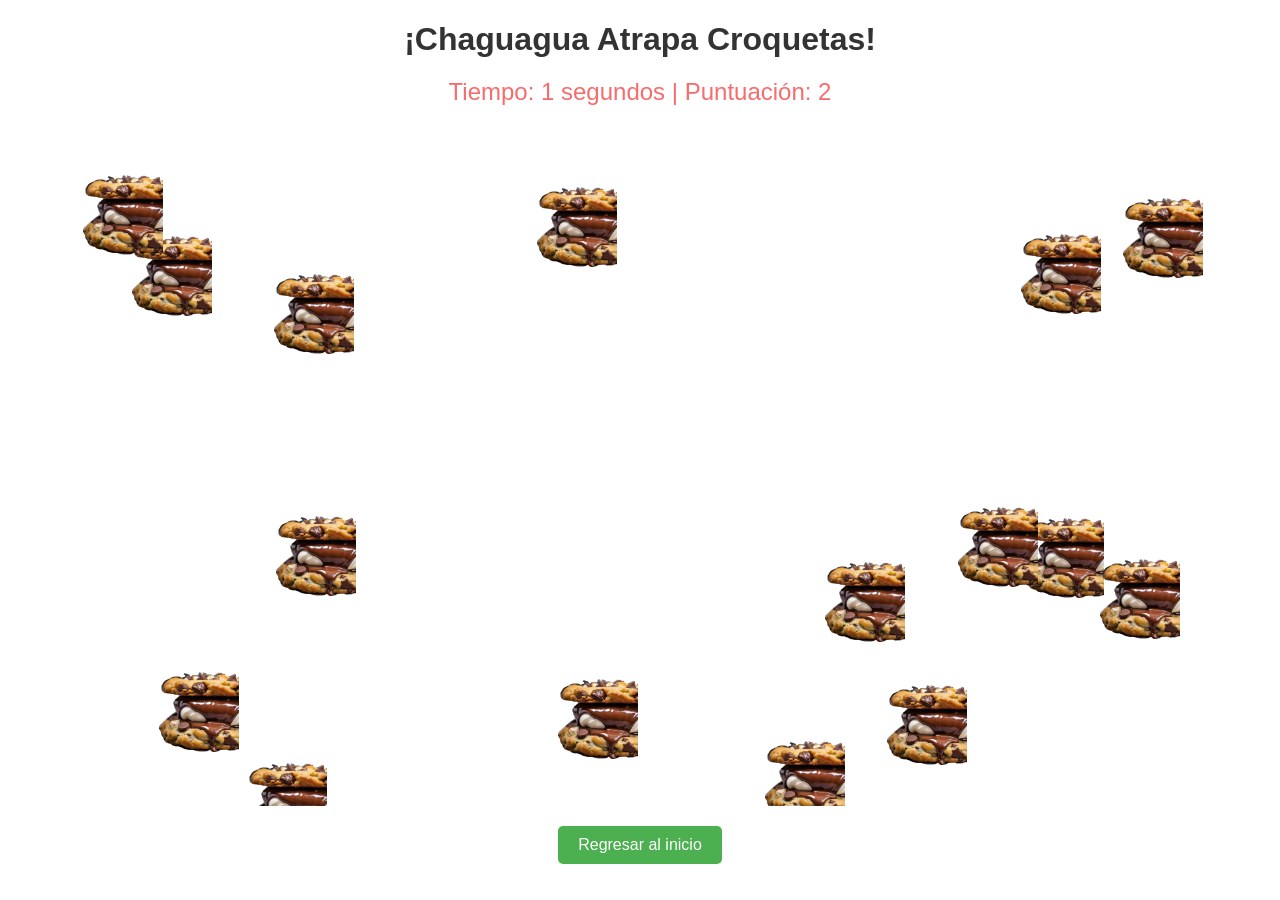
==== index.html @ a47fa625 "Add files via upload upload the main home" ====
<!DOCTYPE html>
<html lang="es">
<head>
    <meta charset="UTF-8">
    <meta name="viewport" content="width=device-width, initial-scale=1.0">
    <title>Chaguagua Atrapa Galletas</title>
    <link rel="stylesheet" href="style.css">
    <style>
        /* Fondo de página con imagen de fondo completa */
        body {
            background: url('background.png') no-repeat center center fixed;
            background-size: cover;
            font-family: Arial, sans-serif;
            text-align: center;
            margin: 0;
            padding: 0;
        }

        h1 {
            color: #333;
            font-size: 2em;
            margin-bottom: 10px;
        }

        .game-container {
            position: relative;
            width: 100%;
            height: 700px;
            margin: 0 auto;
            background-image: url('fondo_tierra.png');
            background-size: cover;
            overflow: hidden;
        }

        .mole {
            position: absolute;
            width: 80px;
            height: 80px;
            background-size: cover;
            cursor: pointer;
            animation: jump 1.5s ease-in-out infinite;
        }

        @keyframes jump {
            0% { transform: translateY(100%); }
            50% { transform: translateY(0); }
            100% { transform: translateY(100%); }
        }

        .chaguagua {
            width: 120px;
            height: 120px;
            position: absolute;
            bottom: 10px;
            left: 10px;
            background-image: url('chaguagua.png');
            background-size: cover;
        }

        .timer {
            font-size: 1.5em;
            color: #f76c6c;
            margin-top: 20px;
        }

        .back-button {
            display: inline-block;
            margin-top: 20px;
            padding: 10px 20px;
            font-size: 1em;
            color: #fff;
            background-color: #4caf50;
            border: none;
            cursor: pointer;
            text-decoration: none;
            border-radius: 5px;
        }
    </style>
</head>
<body>
    <h1>¡Chaguagua Atrapa Croquetas!</h1>
    <div class="timer" id="timer">Tiempo: 0 segundos | Puntuación: 0</div>
    <div class="game-container" id="gameContainer">
        <div class="chaguagua" id="chaguagua"></div>
    </div>

    <a href="file:///C:/Users/ROSALINDAE/Desktop/JUEGOS5.HTML" class="back-button">Regresar al inicio</a>

    <script>
        let timer = 0;
        let interval;
        let chaguaguaSize = 120;
        let score = 0;

        function setRandomChaguaguaImage() {
            const chaguaguaElement = document.getElementById('chaguagua');
            const images = ['chaguagua.png', 'chaguagua1.png'];
            const randomImage = images[Math.floor(Math.random() * images.length)];
            chaguaguaElement.style.backgroundImage = `url('${randomImage}')`;
        }

        function startTimer() {
            interval = setInterval(() => {
                timer++;
                document.getElementById('timer').textContent = `Tiempo: ${timer} segundos | Puntuación: ${score}`;
            }, 1000);
        }

        function startGame() {
            const gameContainer = document.getElementById('gameContainer');
            const numMoles = 32; // Ahora son 32 galletas

            for (let i = 0; i < numMoles; i++) {
                const mole = document.createElement('div');
                mole.classList.add('mole');
                
                // Selecciona aleatoriamente entre croquetas.png y cookies2.png
                const moleImages = ['croquetas.png', 'cookies2.png'];
                const randomImage = moleImages[Math.floor(Math.random() * moleImages.length)];
                mole.style.backgroundImage = `url('${randomImage}')`;

                // Asignar posiciones aleatorias considerando todo el ancho y alto de la ventana
                mole.style.top = `${Math.random() * (window.innerHeight - 80)}px`;
                mole.style.left = `${Math.random() * (window.innerWidth - 80)}px`;
                mole.style.animationDuration = `${Math.random() * 1.5 + 1}s`;
                gameContainer.appendChild(mole);
            }

            startTimer();
            checkCollision();
        }

        function checkCollision() {
            const chaguagua = document.getElementById('chaguagua');
            const moles = document.querySelectorAll('.mole');

            setInterval(() => {
                moles.forEach(mole => {
                    const chaguaguaRect = chaguagua.getBoundingClientRect();
                    const moleRect = mole.getBoundingClientRect();

                    if (
                        chaguaguaRect.left < moleRect.right &&
                        chaguaguaRect.right > moleRect.left &&
                        chaguaguaRect.top < moleRect.bottom &&
                        chaguaguaRect.bottom > moleRect.top
                    ) {
                        mole.style.display = 'none';
                        chaguaguaSize += 20;
                        chaguagua.style.width = `${chaguaguaSize}px`;
                        chaguagua.style.height = `${chaguaguaSize}px`;

                        score += 2;

                        document.getElementById('timer').textContent = `Tiempo: ${timer} segundos | Puntuación: ${score}`;

                        const remainingMoles = Array.from(document.querySelectorAll('.mole')).filter(mole => mole.style.display !== 'none');
                        if (remainingMoles.length === 0) {
                            clearInterval(interval);
                            alert(`¡Ganaste! Tiempo total: ${timer} segundos | Puntuación final: ${score}`);
                        }
                    }
                });
            }, 100);
        }

        const chaguagua = document.getElementById('chaguagua');
        let chaguaguaPos = { x: 10, y: 10 };

        function moveChaguagua(event) {
            const step = 10;
            switch(event.key) {
                case 'ArrowUp':
                    if (chaguaguaPos.y > 0) chaguaguaPos.y -= step;
                    break;
                case 'ArrowDown':
                    if (chaguaguaPos.y < window.innerHeight - chaguagua.offsetHeight) chaguaguaPos.y += step;
                    break;
                case 'ArrowLeft':
                    if (chaguaguaPos.x > 0) chaguaguaPos.x -= step;
                    break;
                case 'ArrowRight':
                    if (chaguaguaPos.x < window.innerWidth - chaguagua.offsetWidth) chaguaguaPos.x += step;
                    break;
            }
            chaguagua.style.top = `${chaguaguaPos.y}px`;
            chaguagua.style.left = `${chaguaguaPos.x}px`;
        }

        window.addEventListener('keydown', moveChaguagua);
        window.onload = () => {
            setRandomChaguaguaImage();
            startGame();
        };
    </script>
</body>
</html>
---- style.css ----
/* Estilo básico de la página */
body {
    background-color: #f0f8ff; /* Color pastel suave */
    font-family: 'Comic Sans MS', cursive, sans-serif;
    color: #333;
    text-align: center;
    margin: 0;
    padding: 0;
}

.title-link {
    color: #2015; /* Color especificado para el enlace */
    text-decoration: none;
}

.title-link:hover {
    text-decoration: underline;
}

.container {
    max-width: 600px;
    margin: auto;
    padding: 20px;
}

h1 {
    color: #ff8c94;
    font-size: 2.5em;
    margin-bottom: 10px;
}

/* Estilo y animación de Chaguagua */
.chaguagua-container {
    position: relative;
    display: inline-block;
    animation: float 3s ease-in-out infinite;
}

@keyframes float {
    0%, 100% {
        transform: translateX(-20px);
    }
    50% {
        transform: translateX(20px);
    }
}

img {
    width: 200px;
    max-width: 60%;
}

/* Estilos del formulario */
.input-container {
    margin-top: 20px;
}

label {
    font-size: 1.2em;
    color: #7f8c8d;
}

input[type="text"] {
    padding: 10px;
    font-size: 1em;
    border: 2px solid #ffb6c1;
    border-radius: 5px;
    width: 80%;
    max-width: 300px;
    margin-top: 10px;
}

button {
    background-color: #ffb6c1;
    color: white;
    padding: 10px 20px;
    font-size: 1em;
    border: none;
    border-radius: 5px;
    margin-top: 10px;
    cursor: pointer;
    transition: background-color 0.3s;
}



button:hover {
    background-color: #ff8c94;
}

/* Estilo del mensaje de respuesta */
#response {
    margin-top: 20px;
    font-size: 1.5em;
    color: #3498db;
}

.home-button {
    display: inline-block;
    padding: 10px 20px;
    margin-top: 20px;
    background-color: #006633; /* Verde bandera */
    color: white;
    text-decoration: none;
    border-radius: 5px;
    font-weight: bold;
    text-align: center;
}

.home-button:hover {
    background-color: #004d26; /* Un tono más oscuro al pasar el ratón */
}
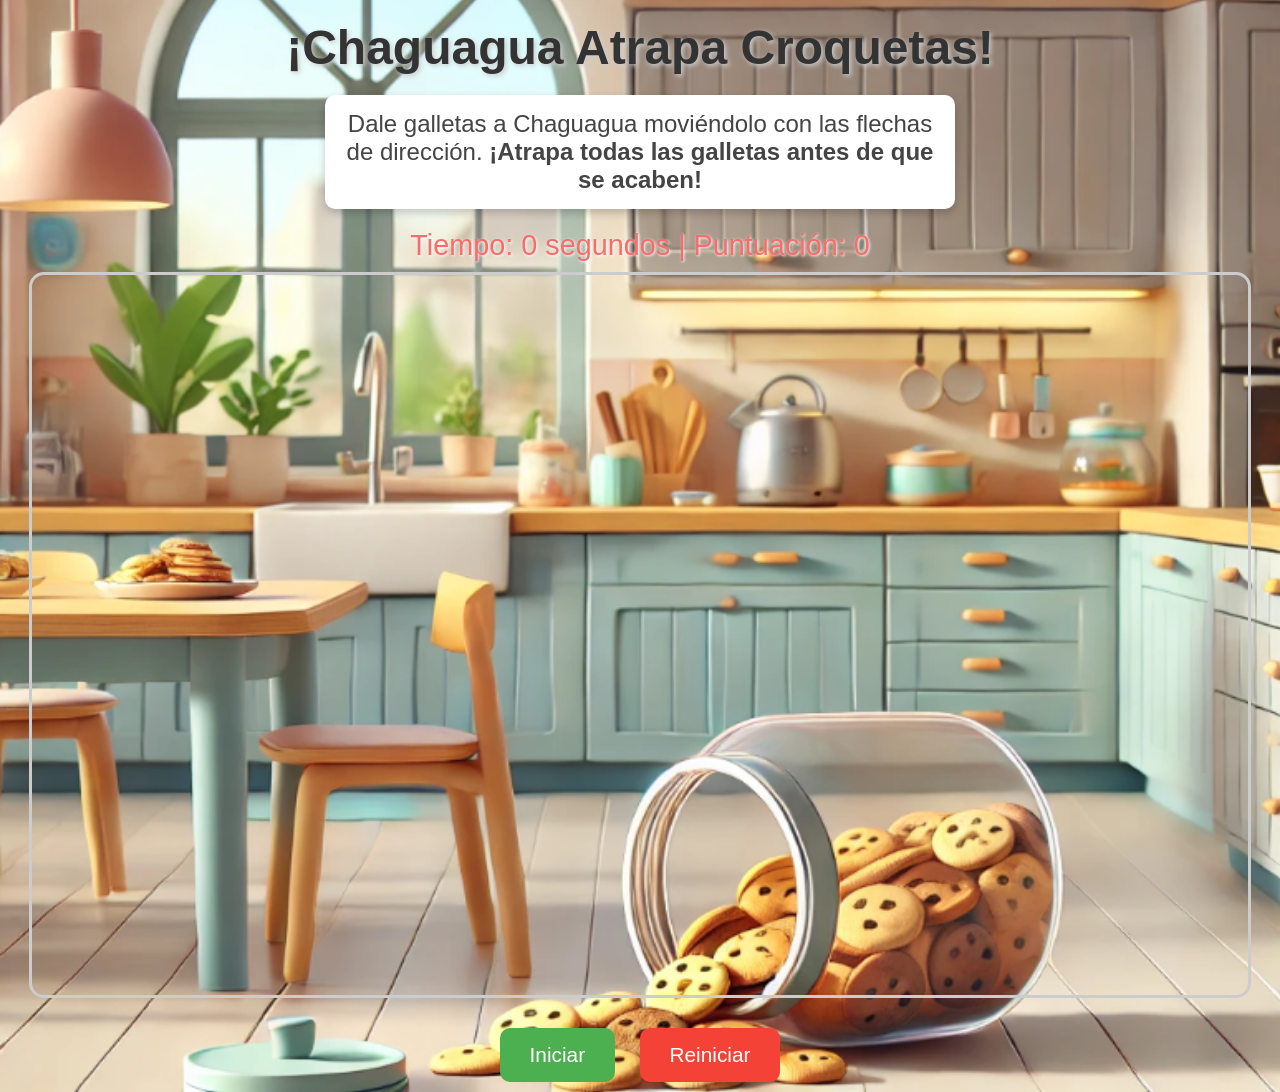
==== commit 323882bd: "Update index.html update botton for restart" ====
--- a/index.html
+++ b/index.html
@@ -6,7 +6,6 @@
     <title>Chaguagua Atrapa Galletas</title>
     <link rel="stylesheet" href="style.css">
     <style>
-        /* Fondo de página con imagen de fondo completa */
         body {
             background: url('background.png') no-repeat center center fixed;
             background-size: cover;
@@ -18,18 +17,33 @@
 
         h1 {
             color: #333;
-            font-size: 2em;
-            margin-bottom: 10px;
+            font-size: 3em;
+            margin: 20px 0;
+            text-shadow: 2px 2px 5px #ccc;
+        }
+
+        .instructions {
+            background-color: #fff;
+            color: #444;
+            font-size: 1.5em;
+            margin: 10px auto 20px;
+            padding: 15px;
+            width: 90%;
+            max-width: 600px;
+            border-radius: 10px;
+            box-shadow: 0 4px 8px rgba(0, 0, 0, 0.2);
         }
 
         .game-container {
             position: relative;
-            width: 100%;
-            height: 700px;
+            width: 95%;
+            height: 80vh;
             margin: 0 auto;
             background-image: url('fondo_tierra.png');
             background-size: cover;
             overflow: hidden;
+            border: 3px solid #ccc;
+            border-radius: 15px;
         }
 
         .mole {
@@ -58,33 +72,54 @@
         }
 
         .timer {
-            font-size: 1.5em;
+            font-size: 1.8em;
             color: #f76c6c;
+            margin: 10px 0;
+            text-shadow: 1px 1px 3px #fff;
+        }
+
+        .button-container {
             margin-top: 20px;
         }
 
-        .back-button {
+        .action-button {
             display: inline-block;
-            margin-top: 20px;
-            padding: 10px 20px;
-            font-size: 1em;
+            margin: 10px;
+            padding: 15px 30px;
+            font-size: 1.3em;
             color: #fff;
             background-color: #4caf50;
             border: none;
             cursor: pointer;
             text-decoration: none;
-            border-radius: 5px;
+            border-radius: 10px;
+            transition: background-color 0.3s, transform 0.2s;
+        }
+
+        .action-button:hover {
+            background-color: #45a049;
+            transform: scale(1.1);
+        }
+
+        .action-button.restart {
+            background-color: #f44336;
+        }
+
+        .action-button.restart:hover {
+            background-color: #d32f2f;
         }
     </style>
 </head>
 <body>
     <h1>¡Chaguagua Atrapa Croquetas!</h1>
+    <p class="instructions">Dale galletas a Chaguagua moviéndolo con las flechas de dirección. <strong>¡Atrapa todas las galletas antes de que se acaben!</strong></p>
     <div class="timer" id="timer">Tiempo: 0 segundos | Puntuación: 0</div>
-    <div class="game-container" id="gameContainer">
-        <div class="chaguagua" id="chaguagua"></div>
+    <div class="game-container" id="gameContainer"></div>
+
+    <div class="button-container">
+        <button class="action-button" onclick="startGame()">Iniciar</button>
+        <button class="action-button restart" onclick="restartGame()">Reiniciar</button>
     </div>
-
-    <a href="file:///C:/Users/ROSALINDAE/Desktop/JUEGOS5.HTML" class="back-button">Regresar al inicio</a>
 
     <script>
         let timer = 0;
@@ -93,13 +128,18 @@
         let score = 0;
 
         function setRandomChaguaguaImage() {
-            const chaguaguaElement = document.getElementById('chaguagua');
+            const chaguaguaElement = document.createElement('div');
+            chaguaguaElement.id = 'chaguagua';
+            chaguaguaElement.className = 'chaguagua';
             const images = ['chaguagua.png', 'chaguagua1.png'];
             const randomImage = images[Math.floor(Math.random() * images.length)];
             chaguaguaElement.style.backgroundImage = `url('${randomImage}')`;
+            document.getElementById('gameContainer').appendChild(chaguaguaElement);
         }
 
         function startTimer() {
+            clearInterval(interval);
+            timer = 0;
             interval = setInterval(() => {
                 timer++;
                 document.getElementById('timer').textContent = `Tiempo: ${timer} segundos | Puntuación: ${score}`;
@@ -107,26 +147,25 @@
         }
 
         function startGame() {
+            document.getElementById('gameContainer').innerHTML = '';
+            score = 0;
+            chaguaguaSize = 120;
+            startTimer();
+            setRandomChaguaguaImage();
+
             const gameContainer = document.getElementById('gameContainer');
-            const numMoles = 32; // Ahora son 32 galletas
+            const numMoles = 32;
 
             for (let i = 0; i < numMoles; i++) {
                 const mole = document.createElement('div');
                 mole.classList.add('mole');
-                
-                // Selecciona aleatoriamente entre croquetas.png y cookies2.png
                 const moleImages = ['croquetas.png', 'cookies2.png'];
                 const randomImage = moleImages[Math.floor(Math.random() * moleImages.length)];
                 mole.style.backgroundImage = `url('${randomImage}')`;
-
-                // Asignar posiciones aleatorias considerando todo el ancho y alto de la ventana
-                mole.style.top = `${Math.random() * (window.innerHeight - 80)}px`;
-                mole.style.left = `${Math.random() * (window.innerWidth - 80)}px`;
-                mole.style.animationDuration = `${Math.random() * 1.5 + 1}s`;
+                mole.style.top = `${Math.random() * (gameContainer.offsetHeight - 80)}px`;
+                mole.style.left = `${Math.random() * (gameContainer.offsetWidth - 80)}px`;
                 gameContainer.appendChild(mole);
             }
-
-            startTimer();
             checkCollision();
         }
 
@@ -164,34 +203,34 @@
             }, 100);
         }
 
-        const chaguagua = document.getElementById('chaguagua');
-        let chaguaguaPos = { x: 10, y: 10 };
-
-        function moveChaguagua(event) {
-            const step = 10;
-            switch(event.key) {
+        function restartGame() {
+            clearInterval(interval);
+            startGame();
+        }
+
+        window.addEventListener('keydown', event => {
+            const chaguagua = document.getElementById('chaguagua');
+            if (!chaguagua) return;
+
+            const step = 30;
+            const chaguaguaPos = chaguagua.getBoundingClientRect();
+            const container = document.getElementById('gameContainer').getBoundingClientRect();
+
+            switch (event.key) {
                 case 'ArrowUp':
-                    if (chaguaguaPos.y > 0) chaguaguaPos.y -= step;
+                    if (chaguaguaPos.top > container.top) chaguagua.style.top = `${chaguagua.offsetTop - step}px`;
                     break;
                 case 'ArrowDown':
-                    if (chaguaguaPos.y < window.innerHeight - chaguagua.offsetHeight) chaguaguaPos.y += step;
+                    if (chaguaguaPos.bottom < container.bottom) chaguagua.style.top = `${chaguagua.offsetTop + step}px`;
                     break;
                 case 'ArrowLeft':
-                    if (chaguaguaPos.x > 0) chaguaguaPos.x -= step;
+                    if (chaguaguaPos.left > container.left) chaguagua.style.left = `${chaguagua.offsetLeft - step}px`;
                     break;
                 case 'ArrowRight':
-                    if (chaguaguaPos.x < window.innerWidth - chaguagua.offsetWidth) chaguaguaPos.x += step;
+                    if (chaguaguaPos.right < container.right) chaguagua.style.left = `${chaguagua.offsetLeft + step}px`;
                     break;
             }
-            chaguagua.style.top = `${chaguaguaPos.y}px`;
-            chaguagua.style.left = `${chaguaguaPos.x}px`;
-        }
-
-        window.addEventListener('keydown', moveChaguagua);
-        window.onload = () => {
-            setRandomChaguaguaImage();
-            startGame();
-        };
+        });
     </script>
 </body>
 </html>
